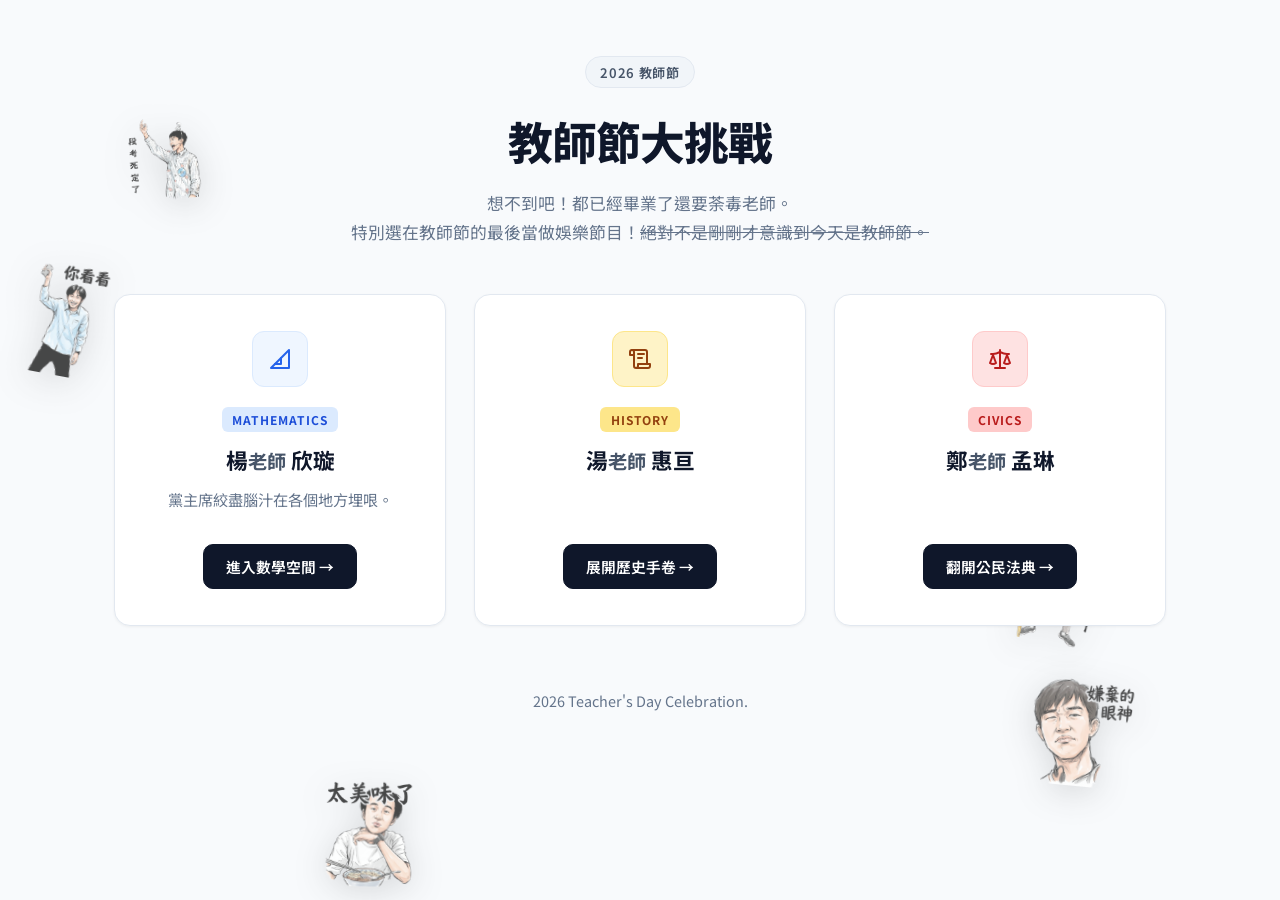
==== index.html @ b4ea439e "first commit" ====
<!DOCTYPE html>
<html lang="zh-TW">
<head>
  <meta charset="UTF-8">
  <meta name="viewport" content="width=device-width, initial-scale=1.0">
  <title>2026 教師節卡片 — 專屬師恩入口網站</title>
  <link rel="stylesheet" href="global/global.css">
  <style>
    /* 淺色主題與極簡配色覆蓋 */
    body {
      background-color: #F8FAFC;
      color: #1E293B;
    }

    .portal-container {
      position: relative;
      z-index: 10;
      width: 100%;
      max-width: 1100px;
      padding: 3.5rem 1.5rem 5rem;
      display: flex;
      flex-direction: column;
      align-items: center;
      text-align: center;
    }

    .portal-hero {
      max-width: 680px;
      margin-bottom: 3rem;
    }

    .site-badge {
      font-size: 0.82rem;
      font-weight: 600;
      letter-spacing: 0.05em;
      color: #475569;
      background: #F1F5F9;
      border: 1px solid #E2E8F0;
      padding: 0.35rem 0.9rem;
      border-radius: 9999px;
      display: inline-block;
      margin-bottom: 1.25rem;
    }

    .portal-hero h1 {
      font-size: clamp(2rem, 4.5vw, 2.8rem);
      font-weight: 800;
      letter-spacing: -0.02em;
      color: #0F172A;
      margin-bottom: 1rem;
    }

    .portal-hero p {
      font-size: 1.05rem;
      color: #64748B;
      line-height: 1.7;
    }

    /* 三大科目入口門戶卡片 - 淺色簡約無 hover 效果 */
    .portal-doors-grid {
      display: grid;
      grid-template-columns: repeat(auto-fit, minmax(300px, 1fr));
      gap: 1.75rem;
      width: 100%;
    }

    .portal-door-card {
      background: #FFFFFF;
      border: 1px solid #E2E8F0;
      border-radius: 16px;
      padding: 2.25rem 1.75rem;
      display: flex;
      flex-direction: column;
      align-items: center;
      text-align: center;
      text-decoration: none;
      color: inherit;
      box-shadow: 0 1px 3px rgba(0, 0, 0, 0.05);
    }

    .door-icon-box {
      width: 56px;
      height: 56px;
      border-radius: 12px;
      display: flex;
      align-items: center;
      justify-content: center;
      margin-bottom: 1.25rem;
    }

    .icon-math {
      background: #EFF6FF;
      color: #2563EB;
      border: 1px solid #DBEAFE;
    }

    .icon-history {
      background: #FEF3C7;
      color: #92400E;
      border: 1px solid #FDE68A;
    }

    .icon-civics {
      background: #FEE2E2;
      color: #B91C1C;
      border: 1px solid #FECACA;
    }

    .door-badge {
      font-size: 0.75rem;
      font-weight: 700;
      letter-spacing: 0.08em;
      text-transform: uppercase;
      padding: 0.25rem 0.65rem;
      border-radius: 6px;
      margin-bottom: 0.75rem;
    }

    .badge-math {
      color: #1D4ED8;
      background: #DBEAFE;
    }

    .badge-history {
      color: #92400E;
      background: #FDE68A;
    }

    .badge-civics {
      color: #B91C1C;
      background: #FECACA;
    }

    .door-title {
      font-size: 1.35rem;
      font-weight: 700;
      color: #0F172A;
      margin-bottom: 0.75rem;
    }

    .door-desc {
      font-size: 0.95rem;
      color: #64748B;
      line-height: 1.6;
      margin-bottom: 2rem;
      flex-grow: 1;
    }

    .door-action-btn {
      display: inline-flex;
      align-items: center;
      gap: 0.5rem;
      padding: 0.7rem 1.4rem;
      border-radius: 10px;
      font-weight: 600;
      font-size: 0.92rem;
      background: #0F172A;
      color: #FFFFFF;
      border: 1px solid #0F172A;
    }

    .portal-footer {
      margin-top: 4rem;
      color: #64748B;
      font-size: 0.9rem;
      display: flex;
      flex-wrap: wrap;
      justify-content: center;
      align-items: center;
      gap: 0.75rem;
    }

    .portal-footer a {
      color: #2563EB;
      text-decoration: underline;
      font-weight: 500;
    }
  </style>
</head>
<body>

  <div class="portal-container">
    <header class="portal-hero">
      <div class="site-badge">2026 教師節</div>
      <h1>教師節大挑戰</h1>
      <p>
        想不到吧！都已經畢業了還要荼毒老師。<br>
        特別選在教師節的最後當做娛樂節目！<del>絕對不是剛剛才意識到今天是教師節。</del>
      </p>
    </header>

    <div class="portal-doors-grid">
      <!-- 1. 數學老師入口 -->
      <a href="mathematic/mathematic.html" class="portal-door-card door-math" id="enter-math">
        <div class="door-icon-box icon-math">
          <svg width="24" height="24" viewBox="0 0 24 24" fill="none" stroke="currentColor" stroke-width="2" stroke-linecap="round" stroke-linejoin="round">
            <path d="M21 21H3L21 3v18Z"/>
            <path d="M7 17h6v-6"/>
          </svg>
        </div>
        <div class="door-badge badge-math">Mathematics</div>
        <h2 class="door-title"><strong>楊</strong><span style="color: #475569;font-size: 1.2rem">老師</span> <strong>欣璇</strong></h2>
        <p class="door-desc">
          黨主席絞盡腦汁在各個地方埋哏。
        </p>
        <div class="door-action-btn">進入數學空間 →</div>
      </a>

      <!-- 2. 歷史老師入口 -->
      <a href="history/history.html" class="portal-door-card door-history" id="enter-history">
        <div class="door-icon-box icon-history">
          <svg width="24" height="24" viewBox="0 0 24 24" fill="none" stroke="currentColor" stroke-width="2" stroke-linecap="round" stroke-linejoin="round">
            <path d="M8 21h12a2 2 0 0 0 2-2v-2H10v2a2 2 0 1 1-4 0V5a2 2 0 1 0-4 0v3h4"/>
            <path d="M19 17V5a2 2 0 0 0-2-2H4"/>
            <path d="M10 7h6"/>
            <path d="M10 11h4"/>
          </svg>
        </div>
        <div class="door-badge badge-history">History</div>
        <h2 class="door-title"><strong>湯</strong><span style="color: #475569;font-size: 1.2rem">老師</span> <strong>惠亘</strong></h2>
        <p class="door-desc">
          
        </p>
        <div class="door-action-btn">展開歷史手卷 →</div>
      </a>

      <!-- 3. 公民老師入口 -->
      <a href="civics/civics.html" class="portal-door-card door-civics" id="enter-civics">
        <div class="door-icon-box icon-civics">
          <svg width="24" height="24" viewBox="0 0 24 24" fill="none" stroke="currentColor" stroke-width="2" stroke-linecap="round" stroke-linejoin="round">
            <path d="m16 16 3-8 3 8c-.87.65-1.92 1-3 1s-2.13-.35-3-1Z"/>
            <path d="m2 16 3-8 3 8c-.87.65-1.92 1-3 1s-2.13-.35-3-1Z"/>
            <path d="M7 21h10"/>
            <path d="M12 3v18"/>
            <path d="M3 7h2c2 0 5-1 7-2 2 1 5 2 7 2h2"/>
          </svg>
        </div>
        <div class="door-badge badge-civics">Civics</div>
        <h2 class="door-title"><strong>鄭</strong><span style="color: #475569;font-size: 1.2rem">老師</span> <strong>孟琳</strong></h2>
        <p class="door-desc">
          
        </p>
        <div class="door-action-btn">翻開公民法典 →</div>
      </a>
    </div>

    <footer class="portal-footer">
      <span>2026 Teacher's Day Celebration.</span>
    </footer>
  </div>

  <script src="global/global.js"></script>
</body>
</html>
---- global/global.css ----
/* ==========================================================================
   2026 教師節卡片網站 — 全局樣式庫 (Global CSS)
   ========================================================================== */

@import url('https://fonts.googleapis.com/css2?family=Cinzel:wght@600;700;900&family=Ma+Shan+Zheng&family=ZCOOL+XiaoWei&family=Noto+Sans+TC:wght@400;500;700;900&family=Noto+Serif+TC:wght@500;700;900&family=Playfair+Display:ital,wght@0,600;0,700;0,800;1,600&display=swap');

/* 載入本地隸書字體 (隸書.ttf) */
@font-face {
  font-family: 'LiSuCustom';
  src: url('./隸書.ttf') format('truetype'),
       url('%E9%9A%B8%E6%9B%B8.ttf') format('truetype');
  font-weight: 100 900;
  font-style: normal;
  font-display: swap;
}

@font-face {
  font-family: '隸書';
  src: url('./隸書.ttf') format('truetype'),
       url('%E9%9A%B8%E6%9B%B8.ttf') format('truetype');
  font-weight: 100 900;
  font-style: normal;
  font-display: swap;
}

:root {
  --bg-dark: #0B0E14;
  --bg-card: rgba(18, 24, 38, 0.7);
  --border-glass: rgba(255, 255, 255, 0.08);
  --text-main: #F1F5F9;
  --text-muted: #94A3B8;
  --accent-gold: #D4AF37;
  --accent-blue: #38BDF8;
  --accent-red: #B91C1C;
  --font-sans: 'Noto Sans TC', -apple-system, BlinkMacSystemFont, "Segoe UI", Roboto, sans-serif;
  --font-serif: 'Noto Serif TC', serif;
  --font-lisu: 'LiSuCustom', '隸書', 'LiSu', 'SimLi', 'Baoli TC', 'Baoli SC', 'Ma Shan Zheng', 'Noto Serif TC', serif;
}

*, *::before, *::after {
  box-sizing: border-box;
  margin: 0;
  padding: 0;
}

body {
  background-color: var(--bg-dark);
  color: var(--text-main);
  font-family: var(--font-sans);
  min-height: 100vh;
  display: flex;
  flex-direction: column;
  align-items: center;
  overflow-x: hidden;
  position: relative;
}

/* 共通導覽頂欄 */
.site-nav-bar {
  width: 100%;
  max-width: 1200px;
  display: flex;
  justify-content: space-between;
  align-items: center;
  padding: 1.25rem 2rem;
  z-index: 50;
}

.back-home-btn {
  display: inline-flex;
  align-items: center;
  gap: 0.5rem;
  color: var(--text-muted);
  text-decoration: none;
  font-size: 0.9rem;
  font-weight: 600;
  background: rgba(255,255,255,0.05);
  border: 1px solid var(--border-glass);
  padding: 0.5rem 1rem;
  border-radius: 9999px;
  transition: all 0.25s ease;
}

.back-home-btn:hover {
  color: #FFF;
  background: rgba(255,255,255,0.12);
  transform: translateX(-3px);
}

.site-badge {
  font-size: 0.82rem;
  letter-spacing: 0.08em;
  color: var(--accent-gold);
  background: rgba(212, 175, 55, 0.1);
  border: 1px solid rgba(212, 175, 55, 0.25);
  padding: 0.35rem 0.9rem;
  border-radius: 9999px;
  font-weight: 600;
}

/* 答題挑戰容器 (Quiz Container) */
.quiz-section {
  width: calc(100% - 2rem);
  max-width: 580px;
  background: rgba(18, 24, 38, 0.75);
  backdrop-filter: blur(16px);
  border: 1px solid var(--border-glass);
  border-radius: 24px;
  padding: 2.2rem 1.8rem;
  margin: 1.5rem auto 3rem;
  box-shadow: 0 20px 50px rgba(0, 0, 0, 0.5);
  transition: all 0.4s cubic-bezier(0.16, 1, 0.3, 1);
  position: relative;
  z-index: 10;
  overflow: hidden;
  box-sizing: border-box;
}

.quiz-section.hidden {
  display: none;
  opacity: 0;
  transform: scale(0.95);
}

.quiz-header {
  text-align: center;
  margin-bottom: 2rem;
}

.quiz-step-tag {
  display: inline-block;
  font-size: 0.78rem;
  font-weight: 700;
  letter-spacing: 0.12em;
  padding: 0.3rem 0.8rem;
  border-radius: 9999px;
  margin-bottom: 0.8rem;
}

.quiz-title {
  font-size: 1.35rem;
  font-weight: 800;
  line-height: 1.5;
  color: #FFF;
  margin-bottom: 0.6rem;
}

.quiz-hint {
  font-size: 0.9rem;
  color: var(--text-muted);
}

/* 題目附圖容器與樣式 */
.quiz-image-box {
  display: flex;
  justify-content: center;
  align-items: center;
  margin: 1rem auto 1.5rem;
  width: 100%;
}

.quiz-image {
  max-width: 100%;
  max-height: 240px;
  border-radius: 12px;
  background: #FFFFFF;
  padding: 8px;
  box-shadow: 0 4px 16px rgba(0, 0, 0, 0.4);
  border: 1px solid rgba(255, 255, 255, 0.15);
  object-fit: contain;
  transition: transform 0.2s ease;
}

.quiz-image:hover {
  transform: scale(1.02);
}

.quiz-options-list {
  display: flex;
  flex-direction: column;
  gap: 0.85rem;
  margin-bottom: 1.5rem;
}

.quiz-option-btn {
  display: flex;
  align-items: center;
  gap: 1rem;
  padding: 1rem 1.25rem;
  background: rgba(255, 255, 255, 0.04);
  border: 1px solid rgba(255, 255, 255, 0.1);
  border-radius: 14px;
  color: var(--text-main);
  font-family: inherit;
  font-size: 1rem;
  font-weight: 500;
  text-align: left;
  cursor: pointer;
  transition: all 0.2s ease;
  width: 100%;
}

.quiz-option-btn:hover {
  background: rgba(255, 255, 255, 0.08);
  border-color: rgba(255, 255, 255, 0.25);
  transform: translateY(-2px);
}

.quiz-option-btn .opt-prefix {
  width: 32px;
  height: 32px;
  display: flex;
  align-items: center;
  justify-content: center;
  background: rgba(255, 255, 255, 0.08);
  border-radius: 8px;
  font-weight: 700;
  font-size: 0.85rem;
  flex-shrink: 0;
  transition: all 0.2s ease;
}

.quiz-option-btn.correct {
  background: rgba(255, 255, 255, 0.12);
  border-color: var(--subject-color, #FFF);
  color: #FFF;
}
.quiz-option-btn.correct .opt-prefix {
  background: var(--subject-color, #FFF);
  color: #0F172A;
}

.quiz-option-btn.wrong {
  background: rgba(239, 68, 68, 0.15);
  border-color: rgba(239, 68, 68, 0.6);
  color: #FCA5A5;
}
.quiz-option-btn.wrong .opt-prefix {
  background: #EF4444;
  color: #FFF;
}

.quiz-feedback {
  text-align: center;
  font-size: 1rem;
  font-weight: 700;
  min-height: 1.5rem;
  margin-top: 1rem;
  transition: all 0.3s ease;
}

/* 卡片展示區 (Card Stage) - 與問題卡片完全一致的滿版有 margin 配置 */
.card-stage-container {
  position: relative;
  z-index: 10;
  display: flex;
  flex-direction: column;
  align-items: center;
  gap: 1.5rem;
  width: calc(100% - 2rem);
  max-width: 580px;
  margin: 1.5rem auto 4rem;
  box-sizing: border-box;
  animation: cardFadeUp 0.8s cubic-bezier(0.16, 1, 0.3, 1) forwards;
}

@keyframes cardFadeUp {
  from { opacity: 0; transform: translateY(30px) scale(0.96); }
  to { opacity: 1; transform: translateY(0) scale(1); }
}

/* Toast 提示框 (基礎與各學科專屬配色適配) */
#toast {
  position: fixed;
  bottom: 2rem;
  left: 50%;
  transform: translateX(-50%) translateY(100px);
  padding: 0.85rem 1.8rem;
  border-radius: 9999px;
  font-size: 0.95rem;
  font-weight: 600;
  box-shadow: 0 10px 25px rgba(0, 0, 0, 0.6);
  opacity: 0;
  pointer-events: none;
  transition: all 0.3s cubic-bezier(0.16, 1, 0.3, 1);
  z-index: 9999;
  text-align: center;
  white-space: nowrap;
  background: #1E293B;
  color: #F8FAFC;
  border: 1px solid rgba(255, 255, 255, 0.15);
}
#toast.show {
  transform: translateX(-50%) translateY(0);
  opacity: 1;
}

/* 1. 數學專屬 Toast：石板黑板深灰 + 木質褐邊框 + 粉筆藍字 */
body.theme-math #toast,
.toast-math {
  background: #2A2D2E;
  border: 2px solid #5C4033;
  color: #FFFDF5;
  font-family: 'Noto Serif TC', serif;
  box-shadow: 0 12px 28px rgba(0, 0, 0, 0.7), 0 0 16px rgba(56, 189, 248, 0.25);
}

/* 2. 歷史專屬 Toast：米黃老宣紙 + 藏青織錦邊框 + 朱砂紅字 + 隸書 */
body.theme-history #toast,
.toast-history {
  background: #F7F3E8;
  border: 2px solid #162B3D;
  color: #8A1C12;
  font-family: var(--font-lisu);
  font-weight: 700;
  box-shadow: 0 12px 28px rgba(0, 0, 0, 0.7), inset 0 0 0 1.5px #C5A059;
  font-size: 1.05rem;
  letter-spacing: 0.08em;
}

/* 3. 公民專屬 Toast：典藏深紅皮革 + 雙層金箔邊框 + 燙金米黃字 */
body.theme-civics #toast,
.toast-civics {
  background: #7A1414;
  border: 2px solid #D4AF37;
  color: #F5E6B8;
  font-family: 'Noto Serif TC', serif;
  box-shadow: 0 12px 28px rgba(0, 0, 0, 0.8), 0 0 20px rgba(212, 175, 55, 0.35);
  letter-spacing: 0.05em;
}

/* 手機版響應式滿版與邊距適配 (Mobile Responsive) */
@media (max-width: 640px) {
  .site-nav-bar {
    padding: 1rem 1rem;
  }
  .quiz-section {
    width: calc(100% - 1.5rem);
    padding: 1.8rem 1.2rem;
    margin: 1rem auto 2.5rem;
    border-radius: 20px;
  }
  .card-stage-container {
    width: calc(100% - 1.5rem);
    margin: 1rem auto 3rem;
  }
  .quiz-title {
    font-size: 1.15rem;
  }
  .quiz-option-btn {
    padding: 0.85rem 1rem;
    font-size: 0.95rem;
    gap: 0.75rem;
  }
  .quiz-option-btn .opt-prefix {
    width: 28px;
    height: 28px;
    font-size: 0.8rem;
  }
  #toast {
    width: calc(100% - 2rem);
    max-width: 380px;
    padding: 0.75rem 1.2rem;
    font-size: 0.88rem;
    white-space: normal;
  }
}

/* ==========================================================================
   背景漂浮隨機貼圖層 (Floating Background Stickers)
   ========================================================================== */
.floating-stickers-layer {
  position: fixed;
  top: 0;
  left: 0;
  width: 100vw;
  height: 100vh;
  pointer-events: none;
  overflow: hidden;
  z-index: 0;
}

.floating-sticker {
  position: absolute;
  top: 0;
  left: 0;
  will-change: transform;
  pointer-events: none;
  user-select: none;
  opacity: 0.72;
  filter: drop-shadow(0 6px 16px rgba(0, 0, 0, 0.18));
  transform-origin: center center;
  transition: opacity 0.3s ease;
}

body.theme-math .floating-sticker,
body.theme-history .floating-sticker,
body.theme-civics .floating-sticker {
  opacity: 0.8;
  filter: drop-shadow(0 0 2.5px rgba(255, 255, 255, 0.45)) drop-shadow(0 8px 24px rgba(0, 0, 0, 0.75));
}

/* ==========================================================================
   感性時間全螢幕動畫模組 (Emotional Intro Sequence Styles)
   ========================================================================== */
.emotional-overlay {
  position: fixed;
  inset: 0;
  width: 100vw;
  height: 100vh;
  z-index: 99999;
  display: flex;
  flex-direction: column;
  align-items: center;
  justify-content: center;
  background: radial-gradient(ellipse at 50% 40%, rgba(15, 23, 42, 0.98) 0%, rgba(5, 7, 13, 0.99) 100%);
  backdrop-filter: blur(25px);
  -webkit-backdrop-filter: blur(25px);
  opacity: 0;
  pointer-events: none;
  transition: opacity 0.8s cubic-bezier(0.16, 1, 0.3, 1), background 0.8s ease;
  overflow-y: auto;
  overflow-x: hidden;
  padding: 1.5rem;
  box-sizing: border-box;
}

.emotional-overlay.active {
  opacity: 1;
  pointer-events: auto;
}

/* 背景浪漫光暈與粒子氛圍 */
.emotional-ambient-glow {
  position: absolute;
  width: 500px;
  height: 500px;
  border-radius: 50%;
  pointer-events: none;
  filter: blur(90px);
  opacity: 0.35;
  animation: pulseGlow 8s ease-in-out infinite alternate;
  transition: background 0.8s ease;
}

.glow-gold {
  top: 10%;
  right: 15%;
  background: radial-gradient(circle, rgba(245, 158, 11, 0.4) 0%, transparent 70%);
}

.glow-blue {
  bottom: 10%;
  left: 15%;
  background: radial-gradient(circle, rgba(56, 189, 248, 0.35) 0%, transparent 70%);
  animation-delay: -4s;
}

@keyframes pulseGlow {
  0% { transform: scale(0.9) translate(0, 0); opacity: 0.25; }
  100% { transform: scale(1.15) translate(20px, -20px); opacity: 0.45; }
}

/* ==========================================================================
   階段 1：開啟聲音引導卡片 (Sound Prompt Modal)
   ========================================================================== */
.emotional-prompt-card {
  position: relative;
  z-index: 10;
  margin: auto;
  background: rgba(30, 41, 59, 0.72);
  backdrop-filter: blur(24px);
  -webkit-backdrop-filter: blur(24px);
  border: 1px solid rgba(255, 255, 255, 0.16);
  border-radius: 28px;
  box-shadow: 0 30px 60px -12px rgba(0, 0, 0, 0.8), 0 0 40px rgba(245, 158, 11, 0.12), inset 0 1px 0 rgba(255, 255, 255, 0.25);
  padding: 2.8rem 2.2rem;
  max-width: 480px;
  width: 100%;
  text-align: center;
  display: flex;
  flex-direction: column;
  align-items: center;
  transition: all 0.5s cubic-bezier(0.16, 1, 0.3, 1);
}

.emotional-prompt-card.hidden {
  opacity: 0;
  transform: scale(0.92) translateY(20px);
  pointer-events: none;
  visibility: hidden;
  position: absolute;
}

/* 動態音樂跳動等化器圖示 */
.sound-equalizer-icon {
  display: flex;
  align-items: flex-end;
  justify-content: center;
  gap: 5px;
  height: 44px;
  margin-bottom: 1.25rem;
}

.sound-equalizer-icon .eq-bar {
  width: 5px;
  background: linear-gradient(180deg, #F59E0B 0%, #EF4444 100%);
  border-radius: 9999px;
  animation: eqAnimation 1.2s ease-in-out infinite alternate;
  transition: background 0.5s ease;
}

.sound-equalizer-icon .eq-bar:nth-child(1) { height: 16px; animation-delay: 0.1s; }
.sound-equalizer-icon .eq-bar:nth-child(2) { height: 32px; animation-delay: 0.4s; }
.sound-equalizer-icon .eq-bar:nth-child(3) { height: 42px; animation-delay: 0.2s; }
.sound-equalizer-icon .eq-bar:nth-child(4) { height: 26px; animation-delay: 0.5s; }
.sound-equalizer-icon .eq-bar:nth-child(5) { height: 14px; animation-delay: 0.3s; }

@keyframes eqAnimation {
  0% { transform: scaleY(0.3); opacity: 0.6; }
  100% { transform: scaleY(1.0); opacity: 1; }
}

.prompt-badge {
  font-size: 0.8rem;
  font-weight: 700;
  letter-spacing: 0.12em;
  color: #F59E0B;
  background: rgba(245, 158, 11, 0.12);
  border: 1px solid rgba(245, 158, 11, 0.3);
  padding: 0.35rem 0.9rem;
  border-radius: 9999px;
  text-transform: uppercase;
  margin-bottom: 0.8rem;
  transition: all 0.3s ease;
}

.prompt-title {
  font-size: 1.6rem;
  font-weight: 800;
  color: #FFF;
  margin-bottom: 0.75rem;
  letter-spacing: -0.01em;
  transition: color 0.3s ease;
}

.prompt-desc {
  font-size: 0.96rem;
  line-height: 1.7;
  color: #CBD5E1;
  margin-bottom: 2rem;
  transition: color 0.3s ease;
}

.prompt-desc strong {
  color: #FDE047;
  font-weight: 700;
  transition: color 0.3s ease;
}

.btn-start-emotional {
  display: inline-flex;
  align-items: center;
  justify-content: center;
  gap: 0.75rem;
  width: 100%;
  padding: 1.05rem 1.8rem;
  border-radius: 9999px;
  border: none;
  cursor: pointer;
  background: linear-gradient(135deg, #F59E0B 0%, #D97706 60%, #B45309 100%);
  color: #FFF;
  font-size: 1.05rem;
  font-weight: 700;
  letter-spacing: 0.04em;
  box-shadow: 0 10px 25px rgba(245, 158, 11, 0.4), 0 0 20px rgba(245, 158, 11, 0.25);
  transition: all 0.3s cubic-bezier(0.16, 1, 0.3, 1);
  position: relative;
  overflow: hidden;
}

.btn-start-emotional::after {
  content: '';
  position: absolute;
  top: -50%;
  left: -50%;
  width: 200%;
  height: 200%;
  background: linear-gradient(
    60deg,
    transparent 40%,
    rgba(255, 255, 255, 0.35) 50%,
    transparent 60%
  );
  transform: rotate(25deg);
  animation: btnShimmer 3s infinite;
}

@keyframes btnShimmer {
  0% { transform: translateX(-100%) rotate(25deg); }
  100% { transform: translateX(100%) rotate(25deg); }
}

.btn-start-emotional:hover {
  transform: translateY(-2px) scale(1.02);
  box-shadow: 0 15px 32px rgba(245, 158, 11, 0.55), 0 0 28px rgba(245, 158, 11, 0.35);
}

.btn-start-emotional:active {
  transform: translateY(1px) scale(0.99);
}

.btn-skip-emotional {
  background: none;
  border: none;
  color: #94A3B8;
  font-size: 0.88rem;
  cursor: pointer;
  margin-top: 1.1rem;
  padding: 0.3rem 0.8rem;
  border-radius: 6px;
  transition: all 0.2s ease;
}

.btn-skip-emotional:hover {
  color: #F1F5F9;
  text-decoration: underline;
  text-underline-offset: 4px;
}

/* ==========================================================================
   階段 2：劇院級照片動畫輪播 (Emotional Theater)
   ========================================================================== */
.emotional-theater {
  display: flex;
  flex-direction: column;
  align-items: center;
  justify-content: center;
  width: 100%;
  max-width: 680px;
  position: absolute;
  z-index: 10;
  opacity: 0;
  visibility: hidden;
  transform: scale(0.96);
  pointer-events: none;
  transition: opacity 0.8s cubic-bezier(0.16, 1, 0.3, 1), transform 0.8s cubic-bezier(0.16, 1, 0.3, 1), visibility 0.8s;
}

.emotional-theater.active {
  position: relative;
  opacity: 1;
  visibility: visible;
  transform: scale(1);
  pointer-events: auto;
  margin: auto;
}

/* 頂部年份與主題膠囊標籤 */
.emotional-time-pill {
  display: inline-flex;
  align-items: center;
  gap: 0.65rem;
  padding: 0.45rem 1.35rem;
  border-radius: 9999px;
  font-size: 0.92rem;
  font-weight: 700;
  letter-spacing: 0.06em;
  margin-bottom: 1.25rem;
  background: rgba(15, 23, 42, 0.85);
  border: 1px solid rgba(255, 255, 255, 0.16);
  box-shadow: 0 6px 20px rgba(0, 0, 0, 0.4);
  transition: all 0.6s cubic-bezier(0.16, 1, 0.3, 1);
}

.emotional-time-pill .pill-year {
  color: #38BDF8;
  font-weight: 800;
  font-size: 1.05rem;
  transition: color 0.6s ease;
}

.emotional-time-pill .pill-divider {
  color: rgba(255, 255, 255, 0.25);
}

.emotional-time-pill .pill-text {
  color: #F8FAFC;
  transition: color 0.6s ease;
}

.emotional-theater.mode-2026 .emotional-time-pill {
  border-color: rgba(245, 158, 11, 0.4);
  box-shadow: 0 6px 25px rgba(245, 158, 11, 0.25);
}

.emotional-theater.mode-2026 .emotional-time-pill .pill-year {
  color: #F59E0B;
}

/* 相片外框與沉浸式微光 */
.emotional-frame {
  position: relative;
  width: 100%;
  max-width: 580px;
  aspect-ratio: 4 / 3;
  border-radius: 22px;
  overflow: hidden;
  background: #000;
  border: 2px solid rgba(255, 255, 255, 0.16);
  box-shadow: 0 25px 60px -10px rgba(0, 0, 0, 0.9), 0 0 35px rgba(56, 189, 248, 0.15);
  transition: box-shadow 0.8s ease, border-color 0.8s ease;
}

.emotional-theater.mode-2026 .emotional-frame {
  box-shadow: 0 25px 60px -10px rgba(0, 0, 0, 0.9), 0 0 45px rgba(245, 158, 11, 0.3);
  border-color: rgba(245, 158, 11, 0.35);
}

/* 雙圖層交叉漸變 (Crossfade) */
.photo-layer {
  position: absolute;
  inset: 0;
  width: 100%;
  height: 100%;
  object-fit: cover;
  border-radius: 20px;
  transition: opacity 1.8s cubic-bezier(0.4, 0, 0.2, 1), transform 9s cubic-bezier(0.1, 0, 0.2, 1);
  will-change: transform, opacity;
}

/* 2024 年照片初始 */
.photo-layer.layer-2024 {
  opacity: 1;
  z-index: 1;
  transform: scale(1.0);
}

.emotional-theater.active .photo-layer.layer-2024 {
  transform: scale(1.05);
}

/* 2026 年照片初始隱藏 */
.photo-layer.layer-2026 {
  opacity: 0;
  z-index: 2;
  transform: scale(1.0);
}

/* 切換至 2026 時的漸變效果 */
.emotional-theater.mode-2026 .photo-layer.layer-2024 {
  opacity: 0;
}

.emotional-theater.mode-2026 .photo-layer.layer-2026 {
  opacity: 1;
  transform: scale(1.05);
}

/* 漸變瞬間的金光微光閃爍層 (Shimmer Flash) */
.photo-flash-overlay {
  position: absolute;
  inset: 0;
  background: radial-gradient(circle, rgba(255, 255, 255, 0.85) 0%, rgba(245, 158, 11, 0.4) 50%, transparent 80%);
  opacity: 0;
  z-index: 4;
  pointer-events: none;
  transition: opacity 0.5s ease-out;
}

.photo-flash-overlay.flash {
  opacity: 0.65;
  transition: opacity 0.1s ease-in;
}

/* 相片暗角光影 (Vignette) */
.photo-vignette {
  position: absolute;
  inset: 0;
  z-index: 3;
  pointer-events: none;
  box-shadow: inset 0 0 50px rgba(0, 0, 0, 0.45);
  border-radius: 20px;
}

/* 相片下方感性題詞字幕區 (Subtitles Quote Box) */
.emotional-quote-box {
  margin-top: 1.4rem;
  text-align: center;
  max-width: 580px;
  width: 100%;
  min-height: 85px;
  display: flex;
  flex-direction: column;
  justify-content: center;
  align-items: center;
  transition: all 0.5s ease;
}

.quote-main {
  font-size: 1.18rem;
  font-weight: 700;
  line-height: 1.65;
  color: #FFF;
  text-shadow: 0 2px 10px rgba(0, 0, 0, 0.8);
  margin-bottom: 0.4rem;
  transition: opacity 0.5s ease, transform 0.5s ease, color 0.5s ease;
}

.quote-sub {
  font-size: 0.94rem;
  line-height: 1.55;
  color: #94A3B8;
  transition: opacity 0.5s ease, transform 0.5s ease, color 0.5s ease;
}

/* 時間軸進度條 (Timeline Indicator) */
.emotional-timeline-bar {
  display: flex;
  align-items: center;
  justify-content: center;
  gap: 1rem;
  margin-top: 1.2rem;
  width: 100%;
  max-width: 320px;
}

.timeline-dot {
  width: 9px;
  height: 9px;
  border-radius: 50%;
  background: rgba(255, 255, 255, 0.3);
  transition: all 0.4s ease;
}

.timeline-dot.active {
  background: #38BDF8;
  box-shadow: 0 0 10px #38BDF8;
  transform: scale(1.3);
}

.emotional-theater.mode-2026 .timeline-dot.active-2026 {
  background: #F59E0B;
  box-shadow: 0 0 12px #F59E0B;
  transform: scale(1.3);
}

.timeline-line {
  flex: 1;
  height: 2px;
  background: rgba(255, 255, 255, 0.15);
  position: relative;
  overflow: hidden;
  border-radius: 2px;
}

.timeline-line-progress {
  position: absolute;
  left: 0;
  top: 0;
  height: 100%;
  width: 0%;
  background: linear-gradient(90deg, #38BDF8, #F59E0B);
  transition: width 1.8s cubic-bezier(0.16, 1, 0.3, 1), background 0.8s ease;
}

.emotional-theater.mode-2026 .timeline-line-progress {
  width: 100%;
}

/* ==========================================================================
   階段 3：信件展開邀請按鈕 (Reveal Card Action Button)
   ========================================================================== */
.emotional-action-area {
  margin-top: 1.4rem;
  display: flex;
  flex-direction: column;
  align-items: center;
  gap: 0.5rem;
  opacity: 0;
  transform: translateY(12px);
  pointer-events: none;
  transition: all 0.6s cubic-bezier(0.16, 1, 0.3, 1);
}

.emotional-action-area.visible {
  opacity: 1;
  transform: translateY(0);
  pointer-events: auto;
}

.btn-reveal-letter {
  display: inline-flex;
  align-items: center;
  gap: 0.75rem;
  padding: 0.95rem 2rem;
  border-radius: 9999px;
  border: 1px solid rgba(255, 255, 255, 0.25);
  background: linear-gradient(135deg, #10B981 0%, #059669 60%, #047857 100%);
  color: #FFF;
  font-size: 1.05rem;
  font-weight: 700;
  letter-spacing: 0.04em;
  cursor: pointer;
  box-shadow: 0 10px 30px rgba(16, 185, 129, 0.45), 0 0 20px rgba(16, 185, 129, 0.3);
  transition: all 0.3s cubic-bezier(0.16, 1, 0.3, 1);
  animation: pulseLetterBtn 2.2s infinite;
}

@keyframes pulseLetterBtn {
  0%, 100% { transform: scale(1); box-shadow: 0 10px 30px rgba(16, 185, 129, 0.45); }
  50% { transform: scale(1.03); box-shadow: 0 15px 38px rgba(16, 185, 129, 0.65), 0 0 25px rgba(16, 185, 129, 0.4); }
}

.btn-reveal-letter:hover {
  transform: translateY(-2px) scale(1.05) !important;
  background: linear-gradient(135deg, #34D399 0%, #10B981 60%, #059669 100%);
}

.reveal-auto-hint {
  font-size: 0.8rem;
  color: #94A3B8;
  transition: color 0.3s ease;
}

/* ==========================================================================
   全局懸浮常駐音樂與重溫控制元件 (Floating Music & Replay Control)
   ========================================================================== */
.floating-media-controls {
  position: fixed;
  bottom: 1.5rem;
  right: 1.5rem;
  z-index: 999;
  display: flex;
  align-items: center;
  gap: 0.6rem;
  background: rgba(15, 23, 42, 0.85);
  backdrop-filter: blur(14px);
  -webkit-backdrop-filter: blur(14px);
  border: 1px solid rgba(255, 255, 255, 0.12);
  border-radius: 9999px;
  padding: 0.4rem 0.6rem 0.4rem 0.8rem;
  box-shadow: 0 10px 30px rgba(0, 0, 0, 0.5);
  transition: all 0.3s ease;
}

.floating-media-controls:hover {
  background: rgba(15, 23, 42, 0.95);
  border-color: rgba(255, 255, 255, 0.25);
  transform: translateY(-2px);
  box-shadow: 0 14px 35px rgba(0, 0, 0, 0.65);
}

.floating-music-btn,
.floating-replay-btn {
  display: inline-flex;
  align-items: center;
  gap: 0.4rem;
  background: transparent;
  border: none;
  color: #CBD5E1;
  font-size: 0.84rem;
  font-weight: 600;
  cursor: pointer;
  padding: 0.35rem 0.6rem;
  border-radius: 9999px;
  transition: all 0.2s ease;
  white-space: nowrap;
}

.floating-music-btn:hover,
.floating-replay-btn:hover {
  color: #FFF;
  background: rgba(255, 255, 255, 0.1);
}

.floating-music-btn.playing {
  color: #38BDF8;
}

.floating-replay-btn {
  border-left: 1px solid rgba(255, 255, 255, 0.12);
  padding-left: 0.75rem;
}

.floating-replay-btn:hover {
  color: #F59E0B;
}

/* ==========================================================================
   三學科配色主題詳細定制 (Subject-Specific Theming for Emotional Intro)
   ========================================================================== */

/* ----------------------------------------------------
   1. 數學主題 (Mathematics Theme)
   教室黑板與胡桃實木：石板黑板墨綠灰、胡桃木深褐框、粉筆皓白與鵝黃
   ---------------------------------------------------- */
body.theme-math .emotional-overlay,
.emotional-overlay.theme-math {
  background: radial-gradient(ellipse at 50% 40%, rgba(35, 42, 40, 0.98) 0%, rgba(22, 27, 25, 0.99) 60%, rgba(13, 16, 15, 0.99) 100%);
}
body.theme-math .glow-gold,
.emotional-overlay.theme-math .glow-gold {
  background: radial-gradient(circle, rgba(46, 76, 62, 0.45) 0%, transparent 70%);
}
body.theme-math .glow-blue,
.emotional-overlay.theme-math .glow-blue {
  background: radial-gradient(circle, rgba(140, 98, 77, 0.35) 0%, transparent 70%);
}

body.theme-math .emotional-prompt-card,
.emotional-overlay.theme-math .emotional-prompt-card {
  background: rgba(38, 44, 42, 0.88);
  border: 2px solid #5C4033;
  box-shadow: 0 30px 60px -12px rgba(0, 0, 0, 0.92), 0 0 45px rgba(46, 76, 62, 0.25), inset 0 0 0 1px rgba(92, 64, 51, 0.5);
}
body.theme-math .sound-equalizer-icon .eq-bar,
.emotional-overlay.theme-math .sound-equalizer-icon .eq-bar {
  background: linear-gradient(180deg, #FDE047 0%, #D97706 60%, #78350F 100%);
}
body.theme-math .prompt-badge,
.emotional-overlay.theme-math .prompt-badge {
  color: #FDE047;
  background: rgba(92, 64, 51, 0.4);
  border: 1px solid rgba(140, 98, 77, 0.55);
  font-family: 'Noto Serif TC', serif;
}
body.theme-math .prompt-title,
.emotional-overlay.theme-math .prompt-title {
  font-family: 'Noto Serif TC', serif;
  color: #FFFDF5;
  letter-spacing: 0.03em;
}
body.theme-math .prompt-desc,
.emotional-overlay.theme-math .prompt-desc {
  color: #D2CDC0;
  font-family: 'Noto Serif TC', serif;
}
body.theme-math .prompt-desc strong,
.emotional-overlay.theme-math .prompt-desc strong {
  color: #FDE047;
}
body.theme-math .btn-start-emotional,
.emotional-overlay.theme-math .btn-start-emotional {
  background: linear-gradient(135deg, #5C4033 0%, #452E23 60%, #301F17 100%);
  border: 1.5px solid #8C624D;
  color: #FFFDF5;
  font-family: 'Noto Serif TC', serif;
  letter-spacing: 0.05em;
  box-shadow: 0 10px 25px rgba(0, 0, 0, 0.65), 0 0 20px rgba(245, 158, 11, 0.25);
}
body.theme-math .btn-start-emotional:hover,
.emotional-overlay.theme-math .btn-start-emotional:hover {
  background: linear-gradient(135deg, #704E3E 0%, #5C4033 60%, #452E23 100%);
  box-shadow: 0 15px 32px rgba(0, 0, 0, 0.8), 0 0 28px rgba(245, 158, 11, 0.35);
}
body.theme-math .btn-skip-emotional:hover,
.emotional-overlay.theme-math .btn-skip-emotional:hover {
  color: #FDE047;
}

body.theme-math .emotional-time-pill,
.emotional-overlay.theme-math .emotional-time-pill {
  background: rgba(30, 36, 34, 0.92);
  border: 1.5px solid rgba(92, 64, 51, 0.7);
  box-shadow: 0 6px 20px rgba(0, 0, 0, 0.6), inset 0 0 12px rgba(46, 76, 62, 0.25);
}
body.theme-math .emotional-time-pill .pill-year,
.emotional-overlay.theme-math .emotional-time-pill .pill-year {
  color: #FDE047;
  font-family: 'Playfair Display', serif;
  font-size: 1.12rem;
}
body.theme-math .emotional-time-pill .pill-text,
.emotional-overlay.theme-math .emotional-time-pill .pill-text {
  color: #FFFDF5;
  font-family: 'Noto Serif TC', serif;
}
body.theme-math .emotional-theater.mode-2026 .emotional-time-pill,
.emotional-overlay.theme-math .emotional-theater.mode-2026 .emotional-time-pill {
  border-color: rgba(245, 158, 11, 0.65);
  box-shadow: 0 6px 25px rgba(245, 158, 11, 0.3);
}
body.theme-math .emotional-theater.mode-2026 .emotional-time-pill .pill-year,
.emotional-overlay.theme-math .emotional-theater.mode-2026 .emotional-time-pill .pill-year {
  color: #F59E0B;
}

body.theme-math .emotional-frame,
.emotional-overlay.theme-math .emotional-frame {
  border: 4px solid #5C4033;
  box-shadow: 0 25px 60px -10px rgba(0, 0, 0, 0.95), 0 0 35px rgba(46, 76, 62, 0.3), inset 0 0 0 1px rgba(92, 64, 51, 0.8);
}
body.theme-math .emotional-theater.mode-2026 .emotional-frame,
.emotional-overlay.theme-math .emotional-theater.mode-2026 .emotional-frame {
  border-color: #785340;
  box-shadow: 0 25px 60px -10px rgba(0, 0, 0, 0.95), 0 0 45px rgba(245, 158, 11, 0.35), inset 0 0 0 1px rgba(120, 83, 64, 0.8);
}
body.theme-math .photo-flash-overlay,
.emotional-overlay.theme-math .photo-flash-overlay {
  background: radial-gradient(circle, rgba(255, 255, 255, 0.9) 0%, rgba(253, 224, 71, 0.45) 50%, transparent 80%);
}

body.theme-math .quote-main,
.emotional-overlay.theme-math .quote-main {
  font-family: 'Noto Serif TC', serif;
  color: #FFFDF5;
  letter-spacing: 0.03em;
}
body.theme-math .quote-sub,
.emotional-overlay.theme-math .quote-sub {
  font-family: 'Noto Serif TC', serif;
  color: #D2CDC0;
}

body.theme-math .timeline-dot.active,
.emotional-overlay.theme-math .timeline-dot.active {
  background: #FDE047;
  box-shadow: 0 0 12px #FDE047;
}
body.theme-math .emotional-theater.mode-2026 .timeline-dot.active-2026,
.emotional-overlay.theme-math .emotional-theater.mode-2026 .timeline-dot.active-2026 {
  background: #F59E0B;
  box-shadow: 0 0 12px #F59E0B;
}
body.theme-math .timeline-line-progress,
.emotional-overlay.theme-math .timeline-line-progress {
  background: linear-gradient(90deg, #FDE047, #F59E0B);
}

body.theme-math .btn-reveal-letter,
.emotional-overlay.theme-math .btn-reveal-letter {
  background: linear-gradient(135deg, #4A3328 0%, #38251C 60%, #261811 100%);
  border: 1.5px solid #8C624D;
  color: #FFFDF5;
  font-family: 'Noto Serif TC', serif;
  letter-spacing: 0.05em;
  box-shadow: 0 10px 30px rgba(0, 0, 0, 0.65), 0 0 20px rgba(245, 158, 11, 0.35);
  animation: pulseLetterBtn-math 2.2s infinite;
}
body.theme-math .btn-reveal-letter:hover,
.emotional-overlay.theme-math .btn-reveal-letter:hover {
  background: linear-gradient(135deg, #5C4033 0%, #4A3328 60%, #38251C 100%);
}
body.theme-math .reveal-auto-hint,
.emotional-overlay.theme-math .reveal-auto-hint {
  color: #D2CDC0;
  font-family: 'Noto Serif TC', serif;
}

@keyframes pulseLetterBtn-math {
  0%, 100% { transform: scale(1); box-shadow: 0 10px 30px rgba(0, 0, 0, 0.65), 0 0 20px rgba(245, 158, 11, 0.35); }
  50% { transform: scale(1.03); box-shadow: 0 15px 38px rgba(0, 0, 0, 0.8), 0 0 28px rgba(245, 158, 11, 0.5); }
}

body.theme-math .floating-media-controls,
.floating-media-controls.theme-math {
  background: rgba(30, 36, 34, 0.94);
  border: 1px solid rgba(92, 64, 51, 0.65);
  font-family: 'Noto Serif TC', serif;
}
body.theme-math .floating-music-btn.playing,
.floating-media-controls.theme-math .floating-music-btn.playing {
  color: #FDE047;
}
body.theme-math .floating-replay-btn:hover,
.floating-media-controls.theme-math .floating-replay-btn:hover {
  color: #F59E0B;
}

/* ----------------------------------------------------
   2. 歷史主題 (History Theme)
   文人典雅手卷：藏青織錦、米黃宣紙、青銅鎏金、秦漢朱砂、隸書古意
   ---------------------------------------------------- */
body.theme-history .emotional-overlay,
.emotional-overlay.theme-history {
  background: radial-gradient(ellipse at 50% 40%, rgba(19, 26, 33, 0.98) 0%, rgba(8, 12, 16, 0.99) 100%);
}
body.theme-history .glow-gold,
.emotional-overlay.theme-history .glow-gold {
  background: radial-gradient(circle, rgba(197, 160, 89, 0.42) 0%, transparent 70%);
}
body.theme-history .glow-blue,
.emotional-overlay.theme-history .glow-blue {
  background: radial-gradient(circle, rgba(184, 34, 34, 0.35) 0%, transparent 70%);
}

body.theme-history .emotional-prompt-card,
.emotional-overlay.theme-history .emotional-prompt-card {
  background: rgba(22, 38, 54, 0.88);
  border: 1.5px solid rgba(197, 160, 89, 0.42);
  box-shadow: 0 30px 60px -12px rgba(0, 0, 0, 0.9), 0 0 45px rgba(197, 160, 89, 0.2), inset 0 1px 0 rgba(197, 160, 89, 0.35);
}
body.theme-history .sound-equalizer-icon .eq-bar,
.emotional-overlay.theme-history .sound-equalizer-icon .eq-bar {
  background: linear-gradient(180deg, #C5A059 0%, #B82222 100%);
}
body.theme-history .prompt-badge,
.emotional-overlay.theme-history .prompt-badge {
  color: #C5A059;
  background: rgba(197, 160, 89, 0.15);
  border: 1px solid rgba(197, 160, 89, 0.4);
  font-family: var(--font-lisu);
  letter-spacing: 0.15em;
}
body.theme-history .prompt-title,
.emotional-overlay.theme-history .prompt-title {
  font-family: var(--font-lisu);
  color: #F7F3E8;
  font-size: 1.75rem;
  letter-spacing: 0.08em;
}
body.theme-history .prompt-desc,
.emotional-overlay.theme-history .prompt-desc {
  color: #E2D9C8;
  font-family: 'Noto Serif TC', serif;
}
body.theme-history .prompt-desc strong,
.emotional-overlay.theme-history .prompt-desc strong {
  color: #E8C88A;
}
body.theme-history .btn-start-emotional,
.emotional-overlay.theme-history .btn-start-emotional {
  background: linear-gradient(135deg, #B82222 0%, #8A1C12 60%, #5E0D06 100%);
  border: 1.5px solid #C5A059;
  font-family: var(--font-lisu);
  letter-spacing: 0.08em;
  font-size: 1.15rem;
  box-shadow: 0 10px 25px rgba(184, 34, 34, 0.5), 0 0 20px rgba(197, 160, 89, 0.3);
}
body.theme-history .btn-start-emotional:hover,
.emotional-overlay.theme-history .btn-start-emotional:hover {
  background: linear-gradient(135deg, #DC2626 0%, #B82222 60%, #8A1C12 100%);
  box-shadow: 0 15px 32px rgba(184, 34, 34, 0.65), 0 0 28px rgba(197, 160, 89, 0.45);
}
body.theme-history .btn-skip-emotional:hover,
.emotional-overlay.theme-history .btn-skip-emotional:hover {
  color: #C5A059;
}

body.theme-history .emotional-time-pill,
.emotional-overlay.theme-history .emotional-time-pill {
  background: rgba(22, 38, 54, 0.92);
  border: 1px solid rgba(197, 160, 89, 0.45);
  box-shadow: 0 6px 20px rgba(0, 0, 0, 0.5), 0 0 15px rgba(197, 160, 89, 0.2);
}
body.theme-history .emotional-time-pill .pill-year,
.emotional-overlay.theme-history .emotional-time-pill .pill-year {
  color: #C5A059;
  font-family: var(--font-lisu);
  font-size: 1.15rem;
}
body.theme-history .emotional-time-pill .pill-text,
.emotional-overlay.theme-history .emotional-time-pill .pill-text {
  color: #F7F3E8;
  font-family: var(--font-lisu);
  letter-spacing: 0.08em;
}
body.theme-history .emotional-theater.mode-2026 .emotional-time-pill,
.emotional-overlay.theme-history .emotional-theater.mode-2026 .emotional-time-pill {
  border-color: rgba(184, 34, 34, 0.55);
  box-shadow: 0 6px 25px rgba(184, 34, 34, 0.35);
}
body.theme-history .emotional-theater.mode-2026 .emotional-time-pill .pill-year,
.emotional-overlay.theme-history .emotional-theater.mode-2026 .emotional-time-pill .pill-year {
  color: #EF4444;
}

body.theme-history .emotional-frame,
.emotional-overlay.theme-history .emotional-frame {
  border: 2px solid rgba(197, 160, 89, 0.5);
  box-shadow: 0 25px 60px -10px rgba(0, 0, 0, 0.9), 0 0 35px rgba(197, 160, 89, 0.25);
}
body.theme-history .emotional-theater.mode-2026 .emotional-frame,
.emotional-overlay.theme-history .emotional-theater.mode-2026 .emotional-frame {
  border-color: rgba(184, 34, 34, 0.6);
  box-shadow: 0 25px 60px -10px rgba(0, 0, 0, 0.9), 0 0 45px rgba(184, 34, 34, 0.35);
}
body.theme-history .photo-flash-overlay,
.emotional-overlay.theme-history .photo-flash-overlay {
  background: radial-gradient(circle, rgba(255, 255, 255, 0.9) 0%, rgba(197, 160, 89, 0.55) 45%, rgba(184, 34, 34, 0.35) 70%, transparent 85%);
}

body.theme-history .quote-main,
.emotional-overlay.theme-history .quote-main {
  font-family: var(--font-lisu), 'Noto Serif TC', serif;
  color: #F7F3E8;
  font-size: 1.25rem;
  letter-spacing: 0.08em;
}
body.theme-history .quote-sub,
.emotional-overlay.theme-history .quote-sub {
  font-family: var(--font-lisu), 'Noto Serif TC', serif;
  color: #D1BA90;
  font-size: 1.02rem;
  letter-spacing: 0.05em;
}

body.theme-history .timeline-dot.active,
.emotional-overlay.theme-history .timeline-dot.active {
  background: #C5A059;
  box-shadow: 0 0 12px #C5A059;
}
body.theme-history .emotional-theater.mode-2026 .timeline-dot.active-2026,
.emotional-overlay.theme-history .emotional-theater.mode-2026 .timeline-dot.active-2026 {
  background: #B82222;
  box-shadow: 0 0 12px #B82222;
}
body.theme-history .timeline-line-progress,
.emotional-overlay.theme-history .timeline-line-progress {
  background: linear-gradient(90deg, #C5A059, #B82222);
}

body.theme-history .btn-reveal-letter,
.emotional-overlay.theme-history .btn-reveal-letter {
  background: linear-gradient(135deg, #B82222 0%, #8A1C12 60%, #5E0D06 100%);
  border: 1.5px solid #C5A059;
  font-family: var(--font-lisu);
  font-size: 1.15rem;
  letter-spacing: 0.08em;
  box-shadow: 0 10px 30px rgba(184, 34, 34, 0.55), 0 0 20px rgba(197, 160, 89, 0.35);
  animation: pulseLetterBtn-history 2.2s infinite;
}
body.theme-history .btn-reveal-letter:hover,
.emotional-overlay.theme-history .btn-reveal-letter:hover {
  background: linear-gradient(135deg, #DC2626 0%, #B82222 60%, #8A1C12 100%);
}
body.theme-history .reveal-auto-hint,
.emotional-overlay.theme-history .reveal-auto-hint {
  color: #D1BA90;
  font-family: var(--font-lisu);
}

@keyframes pulseLetterBtn-history {
  0%, 100% { transform: scale(1); box-shadow: 0 10px 30px rgba(184, 34, 34, 0.55); }
  50% { transform: scale(1.03); box-shadow: 0 15px 38px rgba(184, 34, 34, 0.75), 0 0 25px rgba(197, 160, 89, 0.45); }
}

body.theme-history .floating-media-controls,
.floating-media-controls.theme-history {
  background: rgba(22, 38, 54, 0.92);
  border: 1px solid rgba(197, 160, 89, 0.35);
  font-family: var(--font-lisu);
}
body.theme-history .floating-music-btn.playing,
.floating-media-controls.theme-history .floating-music-btn.playing {
  color: #C5A059;
}
body.theme-history .floating-replay-btn:hover,
.floating-media-controls.theme-history .floating-replay-btn:hover {
  color: #EF4444;
}

/* ----------------------------------------------------
   3. 公民主題 (Civics Theme)
   開放講堂與法典：典藏絳紅皮質、憲章金箔、啟蒙琥珀暖光
   ---------------------------------------------------- */
body.theme-civics .emotional-overlay,
.emotional-overlay.theme-civics {
  background: radial-gradient(ellipse at 50% 40%, rgba(35, 12, 14, 0.98) 0%, rgba(16, 5, 7, 0.99) 100%);
}
body.theme-civics .glow-gold,
.emotional-overlay.theme-civics .glow-gold {
  background: radial-gradient(circle, rgba(212, 175, 55, 0.42) 0%, transparent 70%);
}
body.theme-civics .glow-blue,
.emotional-overlay.theme-civics .glow-blue {
  background: radial-gradient(circle, rgba(185, 28, 28, 0.35) 0%, transparent 70%);
}

body.theme-civics .emotional-prompt-card,
.emotional-overlay.theme-civics .emotional-prompt-card {
  background: rgba(45, 14, 18, 0.85);
  border: 1.5px solid rgba(212, 175, 55, 0.42);
  box-shadow: 0 30px 60px -12px rgba(0, 0, 0, 0.9), 0 0 45px rgba(212, 175, 55, 0.2), inset 0 1px 0 rgba(212, 175, 55, 0.35);
}
body.theme-civics .sound-equalizer-icon .eq-bar,
.emotional-overlay.theme-civics .sound-equalizer-icon .eq-bar {
  background: linear-gradient(180deg, #FBBF24 0%, #B91C1C 100%);
}
body.theme-civics .prompt-badge,
.emotional-overlay.theme-civics .prompt-badge {
  color: #F5E6B8;
  background: rgba(212, 175, 55, 0.15);
  border: 1px solid rgba(212, 175, 55, 0.4);
  font-family: 'Cinzel', 'Noto Serif TC', serif;
  letter-spacing: 0.12em;
}
body.theme-civics .prompt-title,
.emotional-overlay.theme-civics .prompt-title {
  font-family: 'Noto Serif TC', 'Cinzel', serif;
  color: #FFF7ED;
  letter-spacing: 0.02em;
}
body.theme-civics .prompt-desc,
.emotional-overlay.theme-civics .prompt-desc {
  color: #F3E8D8;
  font-family: 'Noto Serif TC', serif;
}
body.theme-civics .prompt-desc strong,
.emotional-overlay.theme-civics .prompt-desc strong {
  color: #FDE68A;
}
body.theme-civics .btn-start-emotional,
.emotional-overlay.theme-civics .btn-start-emotional {
  background: linear-gradient(135deg, #8B1A1A 0%, #681010 60%, #450A0A 100%);
  border: 1.5px solid #D4AF37;
  font-family: 'Noto Serif TC', serif;
  letter-spacing: 0.05em;
  font-size: 1.08rem;
  box-shadow: 0 10px 25px rgba(139, 26, 26, 0.55), 0 0 20px rgba(212, 175, 55, 0.35);
}
body.theme-civics .btn-start-emotional:hover,
.emotional-overlay.theme-civics .btn-start-emotional:hover {
  background: linear-gradient(135deg, #A82020 0%, #8B1A1A 60%, #681010 100%);
  box-shadow: 0 15px 32px rgba(139, 26, 26, 0.7), 0 0 28px rgba(212, 175, 55, 0.45);
}
body.theme-civics .btn-skip-emotional:hover,
.emotional-overlay.theme-civics .btn-skip-emotional:hover {
  color: #F5E6B8;
}

body.theme-civics .emotional-time-pill,
.emotional-overlay.theme-civics .emotional-time-pill {
  background: rgba(45, 14, 18, 0.92);
  border: 1px solid rgba(212, 175, 55, 0.45);
  box-shadow: 0 6px 20px rgba(0, 0, 0, 0.5), 0 0 15px rgba(212, 175, 55, 0.2);
}
body.theme-civics .emotional-time-pill .pill-year,
.emotional-overlay.theme-civics .emotional-time-pill .pill-year {
  color: #FBBF24;
  font-family: 'Cinzel', serif;
  font-size: 1.15rem;
}
body.theme-civics .emotional-time-pill .pill-text,
.emotional-overlay.theme-civics .emotional-time-pill .pill-text {
  color: #FFF7ED;
  font-family: 'Noto Serif TC', serif;
}
body.theme-civics .emotional-theater.mode-2026 .emotional-time-pill,
.emotional-overlay.theme-civics .emotional-theater.mode-2026 .emotional-time-pill {
  border-color: rgba(220, 38, 38, 0.55);
  box-shadow: 0 6px 25px rgba(220, 38, 38, 0.35);
}
body.theme-civics .emotional-theater.mode-2026 .emotional-time-pill .pill-year,
.emotional-overlay.theme-civics .emotional-theater.mode-2026 .emotional-time-pill .pill-year {
  color: #F87171;
}

body.theme-civics .emotional-frame,
.emotional-overlay.theme-civics .emotional-frame {
  border: 2px solid rgba(212, 175, 55, 0.5);
  box-shadow: 0 25px 60px -10px rgba(0, 0, 0, 0.9), 0 0 35px rgba(212, 175, 55, 0.25);
}
body.theme-civics .emotional-theater.mode-2026 .emotional-frame,
.emotional-overlay.theme-civics .emotional-theater.mode-2026 .emotional-frame {
  border-color: rgba(220, 38, 38, 0.6);
  box-shadow: 0 25px 60px -10px rgba(0, 0, 0, 0.9), 0 0 45px rgba(220, 38, 38, 0.35);
}
body.theme-civics .photo-flash-overlay,
.emotional-overlay.theme-civics .photo-flash-overlay {
  background: radial-gradient(circle, rgba(255, 255, 255, 0.9) 0%, rgba(212, 175, 55, 0.55) 45%, rgba(139, 26, 26, 0.35) 70%, transparent 85%);
}

body.theme-civics .quote-main,
.emotional-overlay.theme-civics .quote-main {
  font-family: 'Noto Serif TC', serif;
  color: #FFF7ED;
  font-size: 1.22rem;
  letter-spacing: 0.04em;
}
body.theme-civics .quote-sub,
.emotional-overlay.theme-civics .quote-sub {
  font-family: 'Noto Serif TC', serif;
  color: #F5E6B8;
  font-size: 0.96rem;
}

body.theme-civics .timeline-dot.active,
.emotional-overlay.theme-civics .timeline-dot.active {
  background: #D4AF37;
  box-shadow: 0 0 12px #D4AF37;
}
body.theme-civics .emotional-theater.mode-2026 .timeline-dot.active-2026,
.emotional-overlay.theme-civics .emotional-theater.mode-2026 .timeline-dot.active-2026 {
  background: #DC2626;
  box-shadow: 0 0 12px #DC2626;
}
body.theme-civics .timeline-line-progress,
.emotional-overlay.theme-civics .timeline-line-progress {
  background: linear-gradient(90deg, #D4AF37, #DC2626);
}

body.theme-civics .btn-reveal-letter,
.emotional-overlay.theme-civics .btn-reveal-letter {
  background: linear-gradient(135deg, #7A1414 0%, #580E0E 60%, #3B0808 100%);
  border: 1.5px solid #D4AF37;
  font-family: 'Noto Serif TC', serif;
  font-size: 1.08rem;
  letter-spacing: 0.05em;
  box-shadow: 0 10px 30px rgba(122, 20, 20, 0.6), 0 0 20px rgba(212, 175, 55, 0.4);
  animation: pulseLetterBtn-civics 2.2s infinite;
}
body.theme-civics .btn-reveal-letter:hover,
.emotional-overlay.theme-civics .btn-reveal-letter:hover {
  background: linear-gradient(135deg, #991B1B 0%, #7A1414 60%, #580E0E 100%);
}
body.theme-civics .reveal-auto-hint,
.emotional-overlay.theme-civics .reveal-auto-hint {
  color: #F5E6B8;
}

@keyframes pulseLetterBtn-civics {
  0%, 100% { transform: scale(1); box-shadow: 0 10px 30px rgba(122, 20, 20, 0.6); }
  50% { transform: scale(1.03); box-shadow: 0 15px 38px rgba(122, 20, 20, 0.75), 0 0 25px rgba(212, 175, 55, 0.5); }
}

body.theme-civics .floating-media-controls,
.floating-media-controls.theme-civics {
  background: rgba(45, 14, 18, 0.92);
  border: 1px solid rgba(212, 175, 55, 0.35);
  font-family: 'Noto Serif TC', serif;
}
body.theme-civics .floating-music-btn.playing,
.floating-media-controls.theme-civics .floating-music-btn.playing {
  color: #D4AF37;
}
body.theme-civics .floating-replay-btn:hover,
.floating-media-controls.theme-civics .floating-replay-btn:hover {
  color: #F87171;
}

/* 卡片進場浮現動畫 */
.card-stage-appear {
  animation: cardStageEnter 0.9s cubic-bezier(0.16, 1, 0.3, 1) forwards;
}

@keyframes cardStageEnter {
  0% {
    opacity: 0;
    transform: translateY(25px) scale(0.97);
  }
  100% {
    opacity: 1;
    transform: translateY(0) scale(1);
  }
}

/* 手機版適配 (Mobile Responsive for Emotional Intro) */
@media (max-width: 640px) {
  .emotional-prompt-card {
    padding: 2rem 1.4rem;
    border-radius: 22px;
  }
  .prompt-title {
    font-size: 1.35rem;
  }
  .prompt-desc {
    font-size: 0.88rem;
    margin-bottom: 1.5rem;
  }
  .btn-start-emotional {
    font-size: 0.98rem;
    padding: 0.9rem 1.4rem;
  }
  .emotional-frame {
    max-width: 100%;
    aspect-ratio: 4 / 3;
    border-radius: 16px;
  }
  .quote-main {
    font-size: 1.02rem;
  }
  .quote-sub {
    font-size: 0.85rem;
  }
  .btn-reveal-letter {
    font-size: 0.92rem;
    padding: 0.8rem 1.5rem;
  }
  .floating-media-controls {
    bottom: 1rem;
    right: 1rem;
    padding: 0.35rem 0.5rem;
  }
  .floating-replay-btn span.label-text,
  .floating-music-btn span.label-text {
    display: none;
  }
}
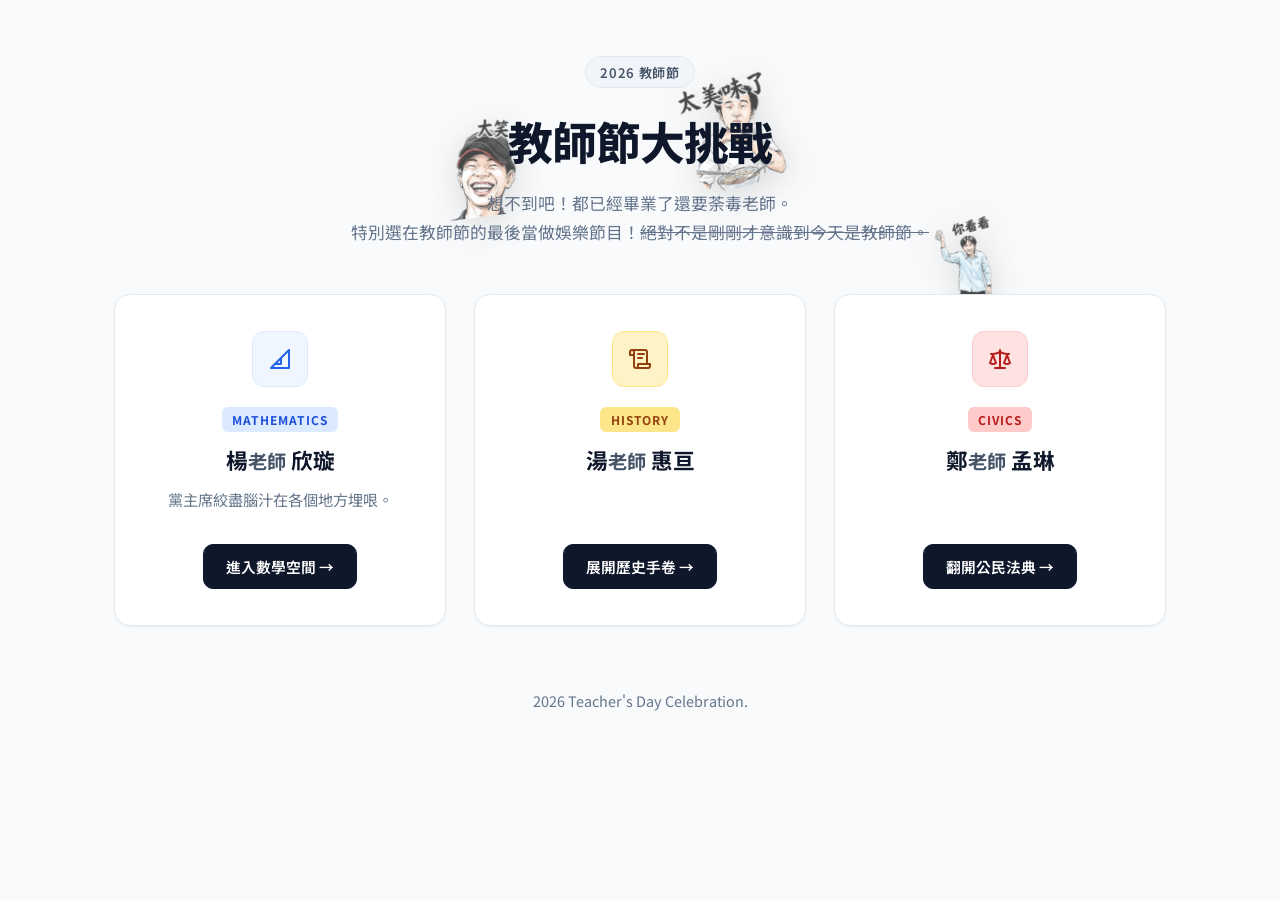
==== commit e47713df: "chore: update page title to 2026 教師節大挑戰" ====
--- a/index.html
+++ b/index.html
@@ -3,7 +3,7 @@
 <head>
   <meta charset="UTF-8">
   <meta name="viewport" content="width=device-width, initial-scale=1.0">
-  <title>2026 教師節卡片 — 專屬師恩入口網站</title>
+  <title>2026 教師節大挑戰</title>
   <link rel="stylesheet" href="global/global.css">
   <style>
     /* 淺色主題與極簡配色覆蓋 */
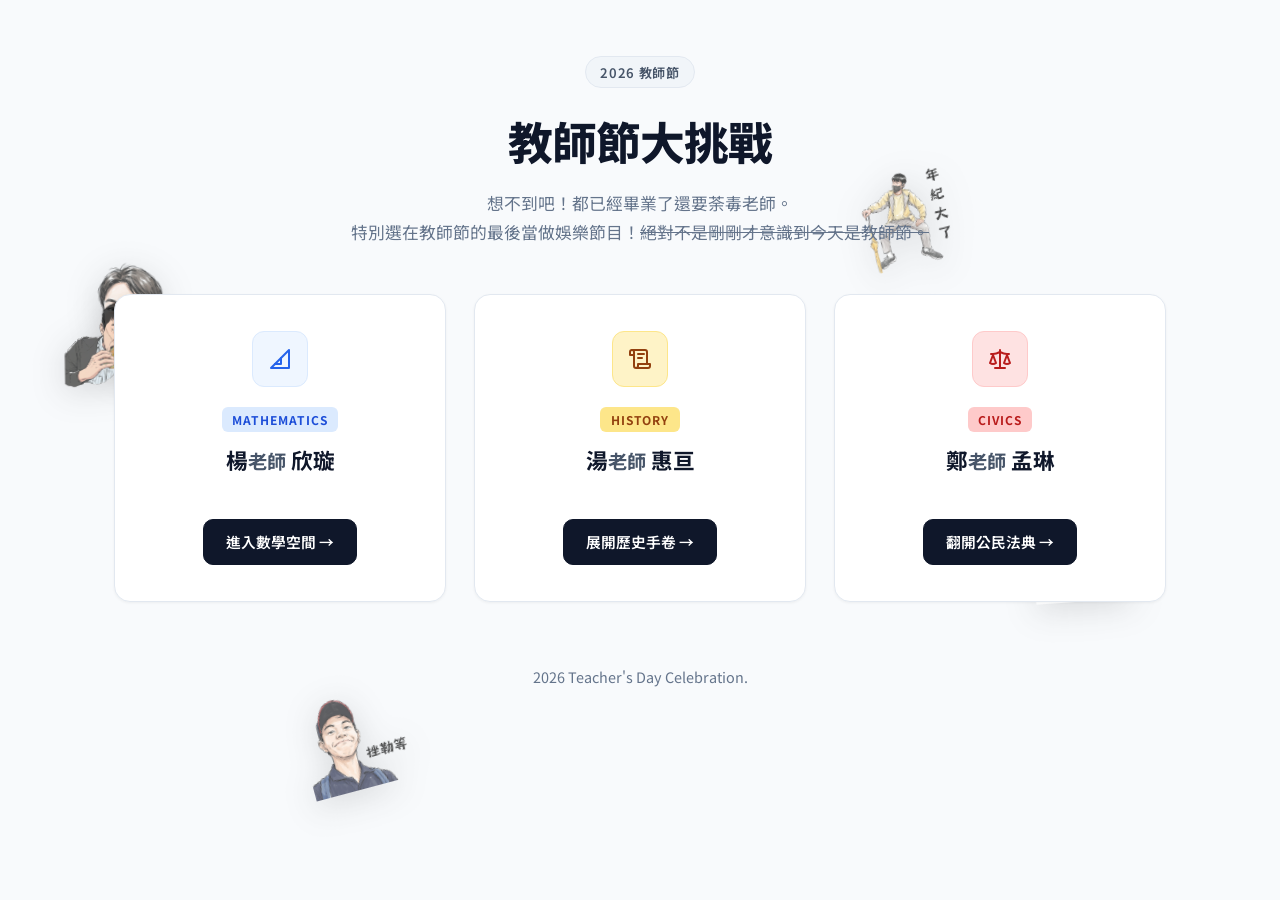
==== commit a2cca193: "fix: remove description text from mathematics teacher card" ====
--- a/index.html
+++ b/index.html
@@ -201,7 +201,6 @@
         <div class="door-badge badge-math">Mathematics</div>
         <h2 class="door-title"><strong>楊</strong><span style="color: #475569;font-size: 1.2rem">老師</span> <strong>欣璇</strong></h2>
         <p class="door-desc">
-          黨主席絞盡腦汁在各個地方埋哏。
         </p>
         <div class="door-action-btn">進入數學空間 →</div>
       </a>
